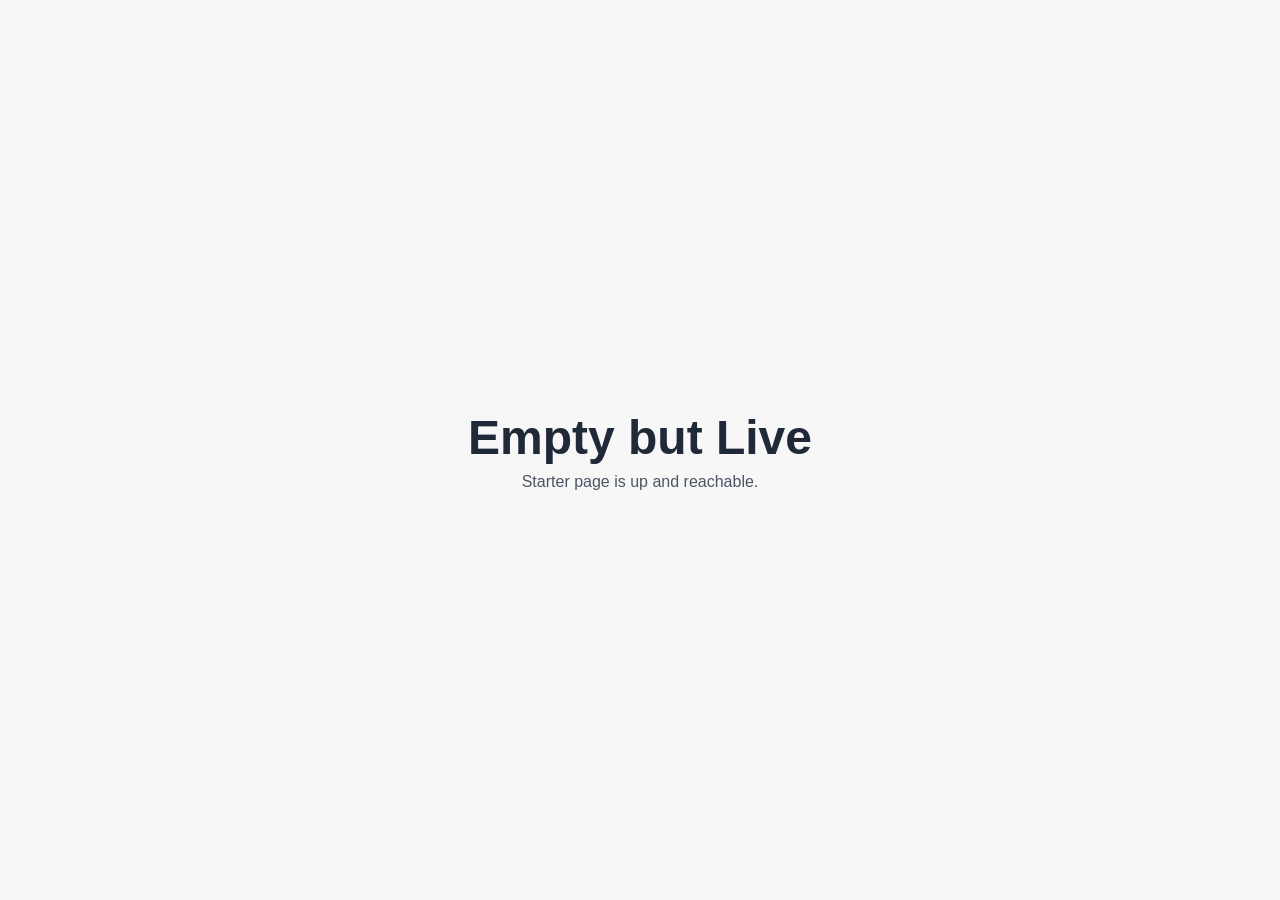
==== docs/index.html @ 67584416 "Add empty static page for GitHub Pages deploy" ====
<!doctype html>
<html lang="en">
  <head>
    <meta charset="UTF-8" />
    <meta name="viewport" content="width=device-width, initial-scale=1.0" />
    <title>Empty but Live</title>
    <style>
      :root {
        color-scheme: light;
      }
      body {
        margin: 0;
        min-height: 100vh;
        display: grid;
        place-items: center;
        font-family: Arial, Helvetica, sans-serif;
        background: #f7f7f7;
        color: #1f2937;
      }
      .card {
        text-align: center;
        padding: 2rem;
      }
      h1 {
        margin: 0 0 0.5rem;
        font-size: clamp(2rem, 5vw, 3rem);
      }
      p {
        margin: 0;
        color: #4b5563;
      }
    </style>
  </head>
  <body>
    <main class="card">
      <h1>Empty but Live</h1>
      <p>Starter page is up and reachable.</p>
    </main>
  </body>
</html>
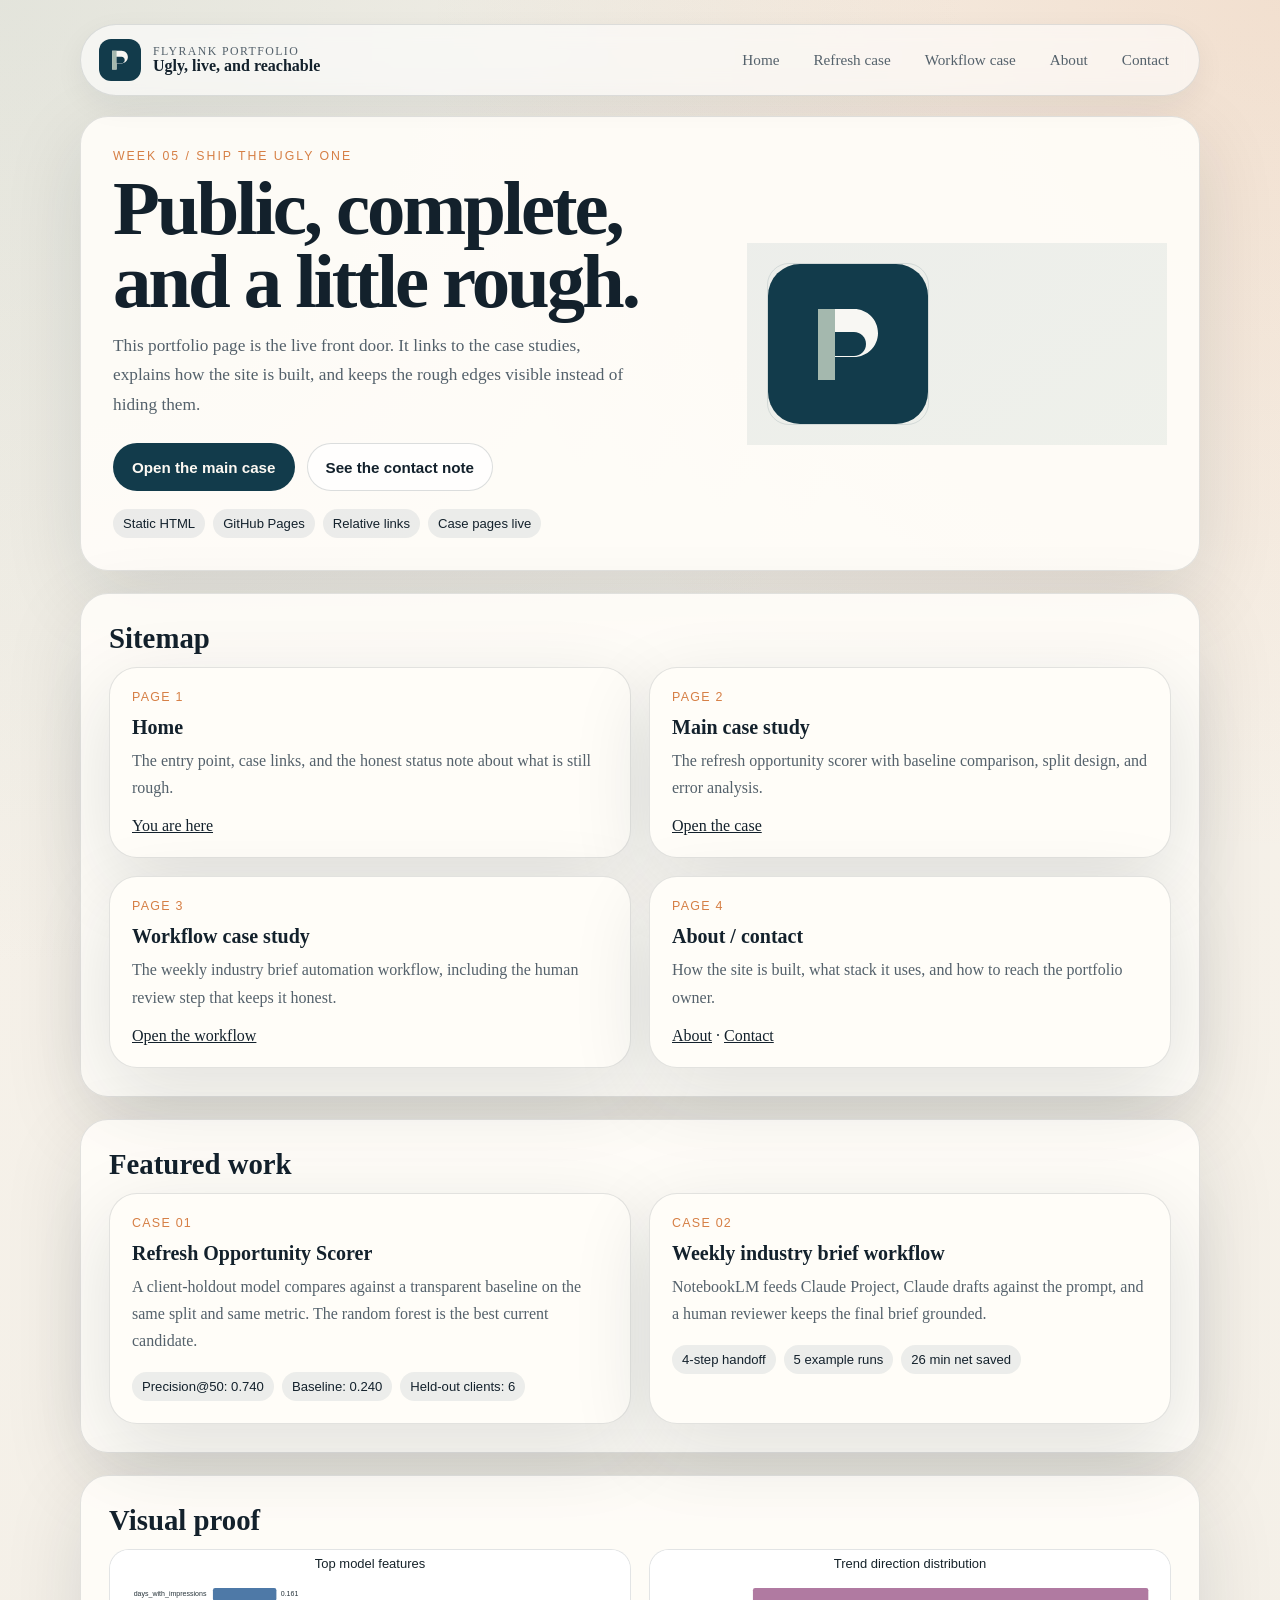
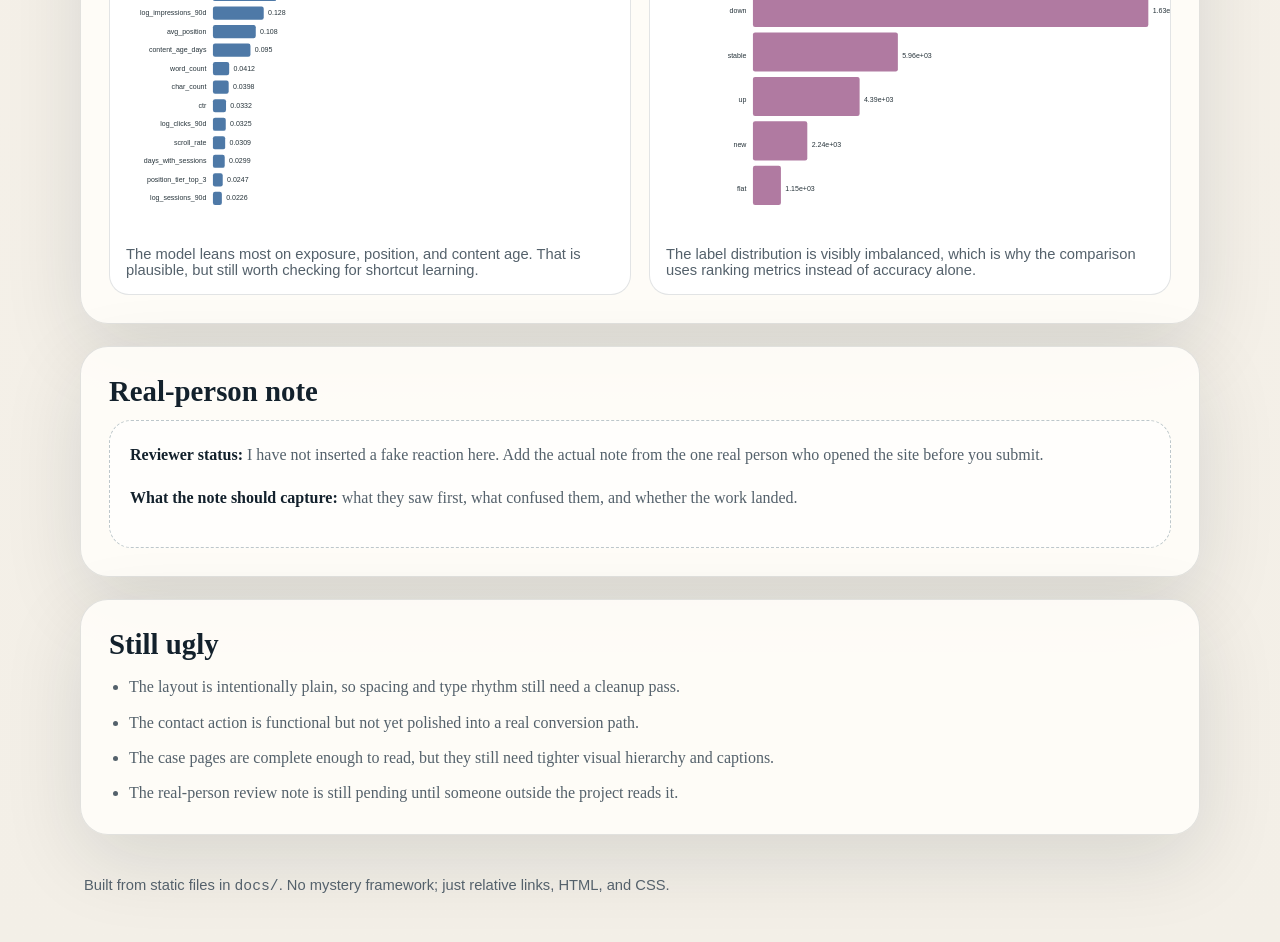
==== commit 191073b6: "Ship the Ugly One" ====
--- a/docs/index.html
+++ b/docs/index.html
@@ -1,4 +1,33 @@
 <!doctype html>
+<html lang="en">
+  <head>
+    <meta charset="UTF-8" />
+    <meta name="viewport" content="width=device-width, initial-scale=1.0" />
+    <meta http-equiv="refresh" content="0; url=week-05.html" />
+    <title>FlyRank Portfolio</title>
+    <link rel="stylesheet" href="assets/site.css" />
+  </head>
+  <body>
+    <main class="site-shell">
+      <section class="hero">
+        <div>
+          <p class="eyebrow">Public portfolio</p>
+          <h1>Open the live portfolio.</h1>
+          <p class="lede">
+            This site is built as plain HTML in the repo’s <code>docs/</code> folder and served by GitHub Pages. The full portfolio lives on the Week 5 page.
+          </p>
+          <div class="actions">
+            <a class="button primary" href="week-05.html">Go to the portfolio</a>
+            <a class="button secondary" href="case-refresh.html">Open the main case</a>
+          </div>
+        </div>
+        <div class="hero-art">
+          <img src="assets/identity_mark.svg" alt="Portfolio mark" />
+        </div>
+      </section>
+    </main>
+  </body>
+</html><!doctype html>
 <html lang="en">
   <head>
     <meta charset="UTF-8" />
--- a/docs/assets/site.css
+++ b/docs/assets/site.css
@@ -0,0 +1,399 @@
+:root {
+  color-scheme: light;
+  --bg: #f3efe7;
+  --panel: rgba(255, 253, 249, 0.9);
+  --panel-strong: #fffdf8;
+  --text: #13212c;
+  --muted: #54616b;
+  --line: rgba(19, 33, 44, 0.12);
+  --accent: #123b4b;
+  --accent-2: #a4b8ae;
+  --accent-3: #d67f45;
+  --shadow: 0 24px 80px rgba(19, 33, 44, 0.12);
+}
+
+* {
+  box-sizing: border-box;
+}
+
+html {
+  scroll-behavior: smooth;
+}
+
+body {
+  margin: 0;
+  min-height: 100vh;
+  font-family: Georgia, "Times New Roman", serif;
+  color: var(--text);
+  background:
+    radial-gradient(circle at top left, rgba(164, 184, 174, 0.24), transparent 34%),
+    radial-gradient(circle at top right, rgba(214, 127, 69, 0.16), transparent 30%),
+    linear-gradient(180deg, #f7f2ea 0%, var(--bg) 100%);
+}
+
+a {
+  color: inherit;
+}
+
+img {
+  max-width: 100%;
+  display: block;
+}
+
+.site-shell {
+  width: min(1120px, calc(100vw - 32px));
+  margin: 0 auto;
+  padding: 24px 0 48px;
+}
+
+.topbar {
+  display: flex;
+  align-items: center;
+  justify-content: space-between;
+  gap: 16px;
+  padding: 14px 18px;
+  border: 1px solid var(--line);
+  border-radius: 999px;
+  background: rgba(255, 255, 255, 0.6);
+  backdrop-filter: blur(10px);
+  box-shadow: 0 10px 30px rgba(19, 33, 44, 0.06);
+  position: sticky;
+  top: 12px;
+  z-index: 5;
+}
+
+.brand {
+  display: inline-flex;
+  align-items: center;
+  gap: 12px;
+  text-decoration: none;
+}
+
+.brand-mark {
+  width: 42px;
+  height: 42px;
+  flex: 0 0 auto;
+  border-radius: 12px;
+  overflow: hidden;
+}
+
+.brand-text {
+  display: flex;
+  flex-direction: column;
+  line-height: 1.05;
+}
+
+.brand-kicker {
+  font-size: 0.74rem;
+  text-transform: uppercase;
+  letter-spacing: 0.12em;
+  color: var(--muted);
+}
+
+.brand-title {
+  font-size: 1rem;
+  font-weight: 700;
+}
+
+.nav {
+  display: flex;
+  flex-wrap: wrap;
+  justify-content: flex-end;
+  gap: 10px;
+}
+
+.nav a,
+.nav span {
+  text-decoration: none;
+  font-size: 0.95rem;
+  padding: 8px 12px;
+  border-radius: 999px;
+  color: var(--muted);
+}
+
+.nav a:hover,
+.nav a:focus-visible {
+  background: rgba(18, 59, 75, 0.08);
+  color: var(--text);
+  outline: none;
+}
+
+.hero,
+.panel,
+.card,
+.note {
+  border: 1px solid var(--line);
+  border-radius: 28px;
+  background: var(--panel);
+  box-shadow: var(--shadow);
+}
+
+.hero {
+  margin-top: 20px;
+  padding: 32px;
+  display: grid;
+  grid-template-columns: 1.3fr 0.9fr;
+  gap: 28px;
+  align-items: center;
+}
+
+.eyebrow {
+  margin: 0 0 10px;
+  text-transform: uppercase;
+  letter-spacing: 0.16em;
+  font-size: 0.77rem;
+  color: var(--accent-3);
+  font-family: Arial, Helvetica, sans-serif;
+}
+
+h1,
+h2,
+h3,
+p {
+  margin-top: 0;
+}
+
+h1 {
+  margin-bottom: 12px;
+  font-size: clamp(2.4rem, 6vw, 4.9rem);
+  line-height: 0.95;
+  letter-spacing: -0.04em;
+}
+
+.lede {
+  max-width: 60ch;
+  font-size: 1.08rem;
+  line-height: 1.7;
+  color: var(--muted);
+}
+
+.actions {
+  display: flex;
+  flex-wrap: wrap;
+  gap: 12px;
+  margin-top: 24px;
+}
+
+.button {
+  display: inline-flex;
+  align-items: center;
+  justify-content: center;
+  gap: 8px;
+  min-height: 48px;
+  padding: 0 18px;
+  border-radius: 999px;
+  text-decoration: none;
+  font-family: Arial, Helvetica, sans-serif;
+  font-size: 0.95rem;
+  font-weight: 700;
+  border: 1px solid transparent;
+}
+
+.button.primary {
+  background: var(--accent);
+  color: #fdf9f3;
+}
+
+.button.secondary {
+  background: rgba(255, 255, 255, 0.7);
+  border-color: rgba(19, 33, 44, 0.15);
+  color: var(--text);
+}
+
+.button:hover,
+.button:focus-visible {
+  transform: translateY(-1px);
+  outline: none;
+}
+
+.hero-art {
+  padding: 20px;
+  background:
+    linear-gradient(145deg, rgba(18, 59, 75, 0.08), rgba(164, 184, 174, 0.18)),
+    #fffdf8;
+}
+
+.hero-art img {
+  border-radius: 22px;
+  border: 1px solid rgba(18, 59, 75, 0.12);
+}
+
+.section {
+  margin-top: 22px;
+  padding: 28px;
+}
+
+.section h2 {
+  margin-bottom: 12px;
+  font-size: 1.8rem;
+}
+
+.section p,
+.section li {
+  color: var(--muted);
+  line-height: 1.7;
+}
+
+.grid {
+  display: grid;
+  gap: 18px;
+}
+
+.grid.two {
+  grid-template-columns: repeat(2, minmax(0, 1fr));
+}
+
+.grid.three {
+  grid-template-columns: repeat(3, minmax(0, 1fr));
+}
+
+.card {
+  padding: 22px;
+  background: var(--panel-strong);
+}
+
+.card h3 {
+  margin-bottom: 8px;
+  font-size: 1.25rem;
+}
+
+.meta {
+  font-family: Arial, Helvetica, sans-serif;
+  font-size: 0.78rem;
+  letter-spacing: 0.1em;
+  text-transform: uppercase;
+  color: var(--accent-3);
+  margin-bottom: 12px;
+}
+
+.pill-row {
+  display: flex;
+  flex-wrap: wrap;
+  gap: 8px;
+  margin-top: 18px;
+}
+
+.pill {
+  font-family: Arial, Helvetica, sans-serif;
+  font-size: 0.82rem;
+  padding: 7px 10px;
+  border-radius: 999px;
+  background: rgba(18, 59, 75, 0.08);
+  color: var(--text);
+}
+
+.figure-grid {
+  display: grid;
+  grid-template-columns: repeat(2, minmax(0, 1fr));
+  gap: 18px;
+}
+
+.figure {
+  margin: 0;
+  overflow: hidden;
+  border-radius: 20px;
+  border: 1px solid rgba(19, 33, 44, 0.12);
+  background: #fff;
+}
+
+.figure figcaption {
+  padding: 14px 16px 16px;
+  font-family: Arial, Helvetica, sans-serif;
+  color: var(--muted);
+  font-size: 0.92rem;
+}
+
+.storylist,
+.steps,
+.bullets {
+  margin: 0;
+  padding-left: 20px;
+}
+
+.steps li + li,
+.bullets li + li,
+.storylist li + li {
+  margin-top: 8px;
+}
+
+.table-wrap {
+  overflow-x: auto;
+  border-radius: 18px;
+  border: 1px solid rgba(19, 33, 44, 0.12);
+  background: #fff;
+}
+
+table {
+  width: 100%;
+  border-collapse: collapse;
+  min-width: 640px;
+  font-family: Arial, Helvetica, sans-serif;
+}
+
+th,
+td {
+  padding: 14px 16px;
+  border-bottom: 1px solid rgba(19, 33, 44, 0.08);
+  text-align: left;
+}
+
+th {
+  background: rgba(18, 59, 75, 0.06);
+  font-size: 0.82rem;
+  text-transform: uppercase;
+  letter-spacing: 0.08em;
+}
+
+.footer {
+  margin: 22px 0 0;
+  padding: 20px 4px 0;
+  color: var(--muted);
+  font-family: Arial, Helvetica, sans-serif;
+  font-size: 0.92rem;
+}
+
+.callout {
+  padding: 20px;
+  border-radius: 22px;
+  border: 1px dashed rgba(18, 59, 75, 0.28);
+  background: rgba(255, 255, 255, 0.6);
+}
+
+.callout strong {
+  color: var(--text);
+}
+
+@media (max-width: 900px) {
+  .hero,
+  .grid.two,
+  .grid.three,
+  .figure-grid {
+    grid-template-columns: 1fr;
+  }
+
+  .topbar {
+    border-radius: 24px;
+    align-items: flex-start;
+    flex-direction: column;
+  }
+
+  .nav {
+    justify-content: flex-start;
+  }
+}
+
+@media (max-width: 640px) {
+  .site-shell {
+    width: min(100vw - 20px, 1120px);
+    padding-top: 10px;
+  }
+
+  .hero,
+  .section {
+    padding: 20px;
+  }
+
+  h1 {
+    font-size: clamp(2rem, 14vw, 3.4rem);
+  }
+}
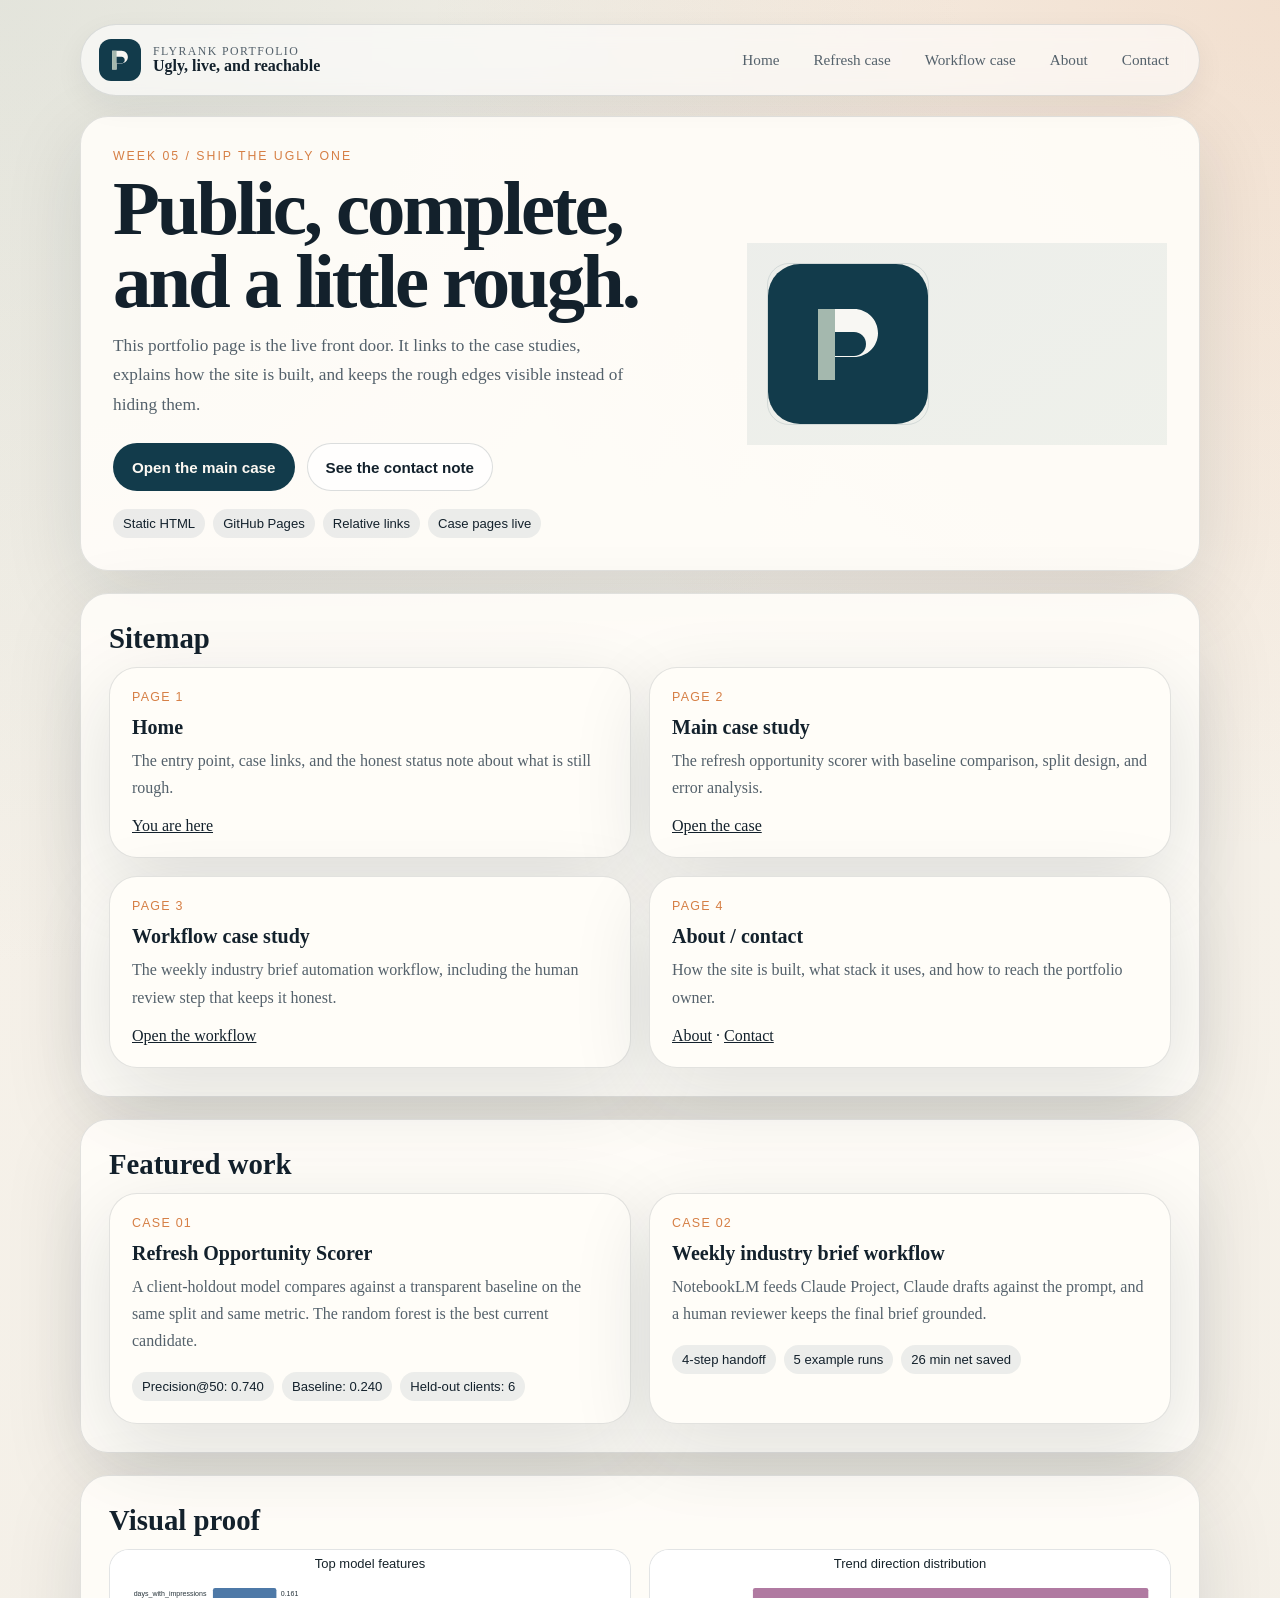
==== commit 4ed78bd5: "updated" ====
--- a/docs/index.html
+++ b/docs/index.html
@@ -14,11 +14,17 @@
           <p class="eyebrow">Public portfolio</p>
           <h1>Open the live portfolio.</h1>
           <p class="lede">
-            This site is built as plain HTML in the repo’s <code>docs/</code> folder and served by GitHub Pages. The full portfolio lives on the Week 5 page.
+            This site is built as plain HTML in the repo’s
+            <code>docs/</code> folder and served by GitHub Pages. The full
+            portfolio lives on the Week 5 page.
           </p>
           <div class="actions">
-            <a class="button primary" href="week-05.html">Go to the portfolio</a>
-            <a class="button secondary" href="case-refresh.html">Open the main case</a>
+            <a class="button primary" href="week-05.html"
+              >Go to the portfolio</a
+            >
+            <a class="button secondary" href="case-refresh.html"
+              >Open the main case</a
+            >
           </div>
         </div>
         <div class="hero-art">
@@ -27,7 +33,8 @@
       </section>
     </main>
   </body>
-</html><!doctype html>
+</html>
+<!doctype html>
 <html lang="en">
   <head>
     <meta charset="UTF-8" />
--- a/docs/assets/site.css
+++ b/docs/assets/site.css
@@ -26,8 +26,16 @@
   font-family: Georgia, "Times New Roman", serif;
   color: var(--text);
   background:
-    radial-gradient(circle at top left, rgba(164, 184, 174, 0.24), transparent 34%),
-    radial-gradient(circle at top right, rgba(214, 127, 69, 0.16), transparent 30%),
+    radial-gradient(
+      circle at top left,
+      rgba(164, 184, 174, 0.24),
+      transparent 34%
+    ),
+    radial-gradient(
+      circle at top right,
+      rgba(214, 127, 69, 0.16),
+      transparent 30%
+    ),
     linear-gradient(180deg, #f7f2ea 0%, var(--bg) 100%);
 }
 
@@ -396,4 +404,4 @@
   h1 {
     font-size: clamp(2rem, 14vw, 3.4rem);
   }
-}+}
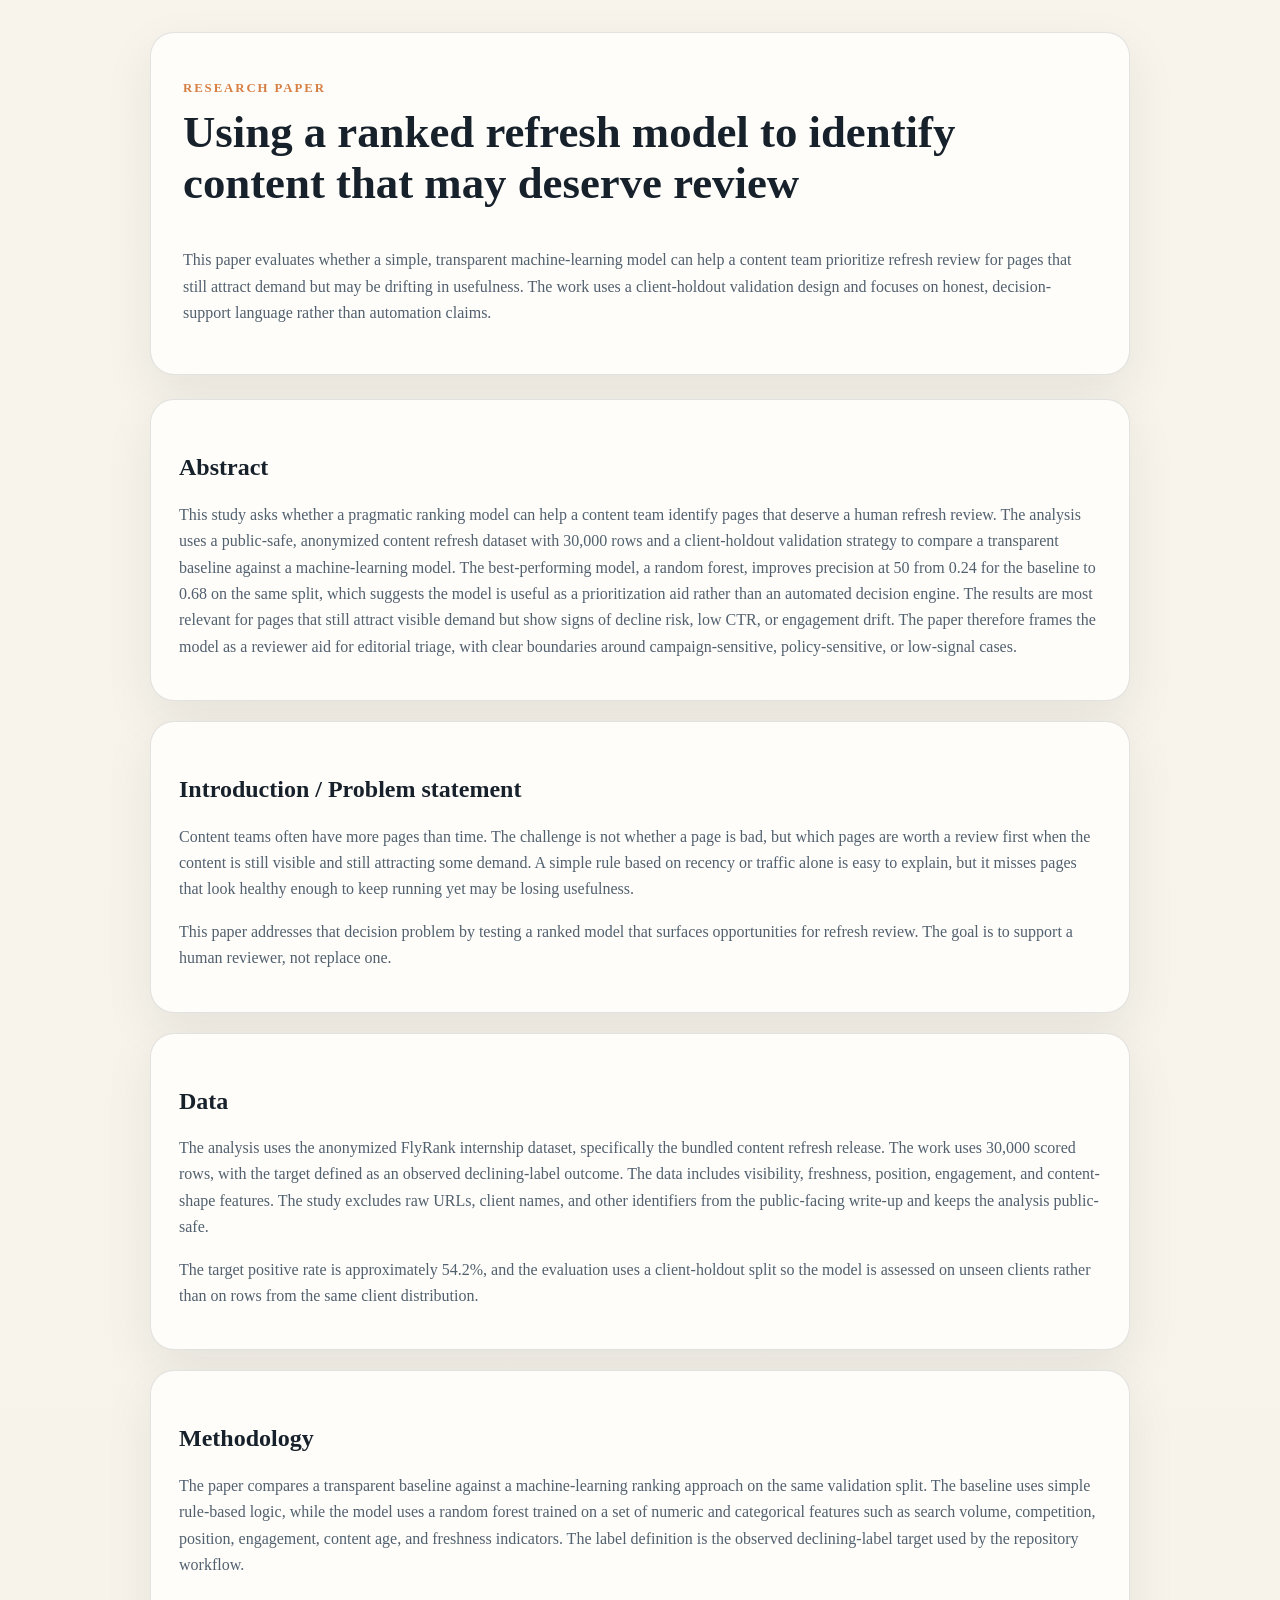
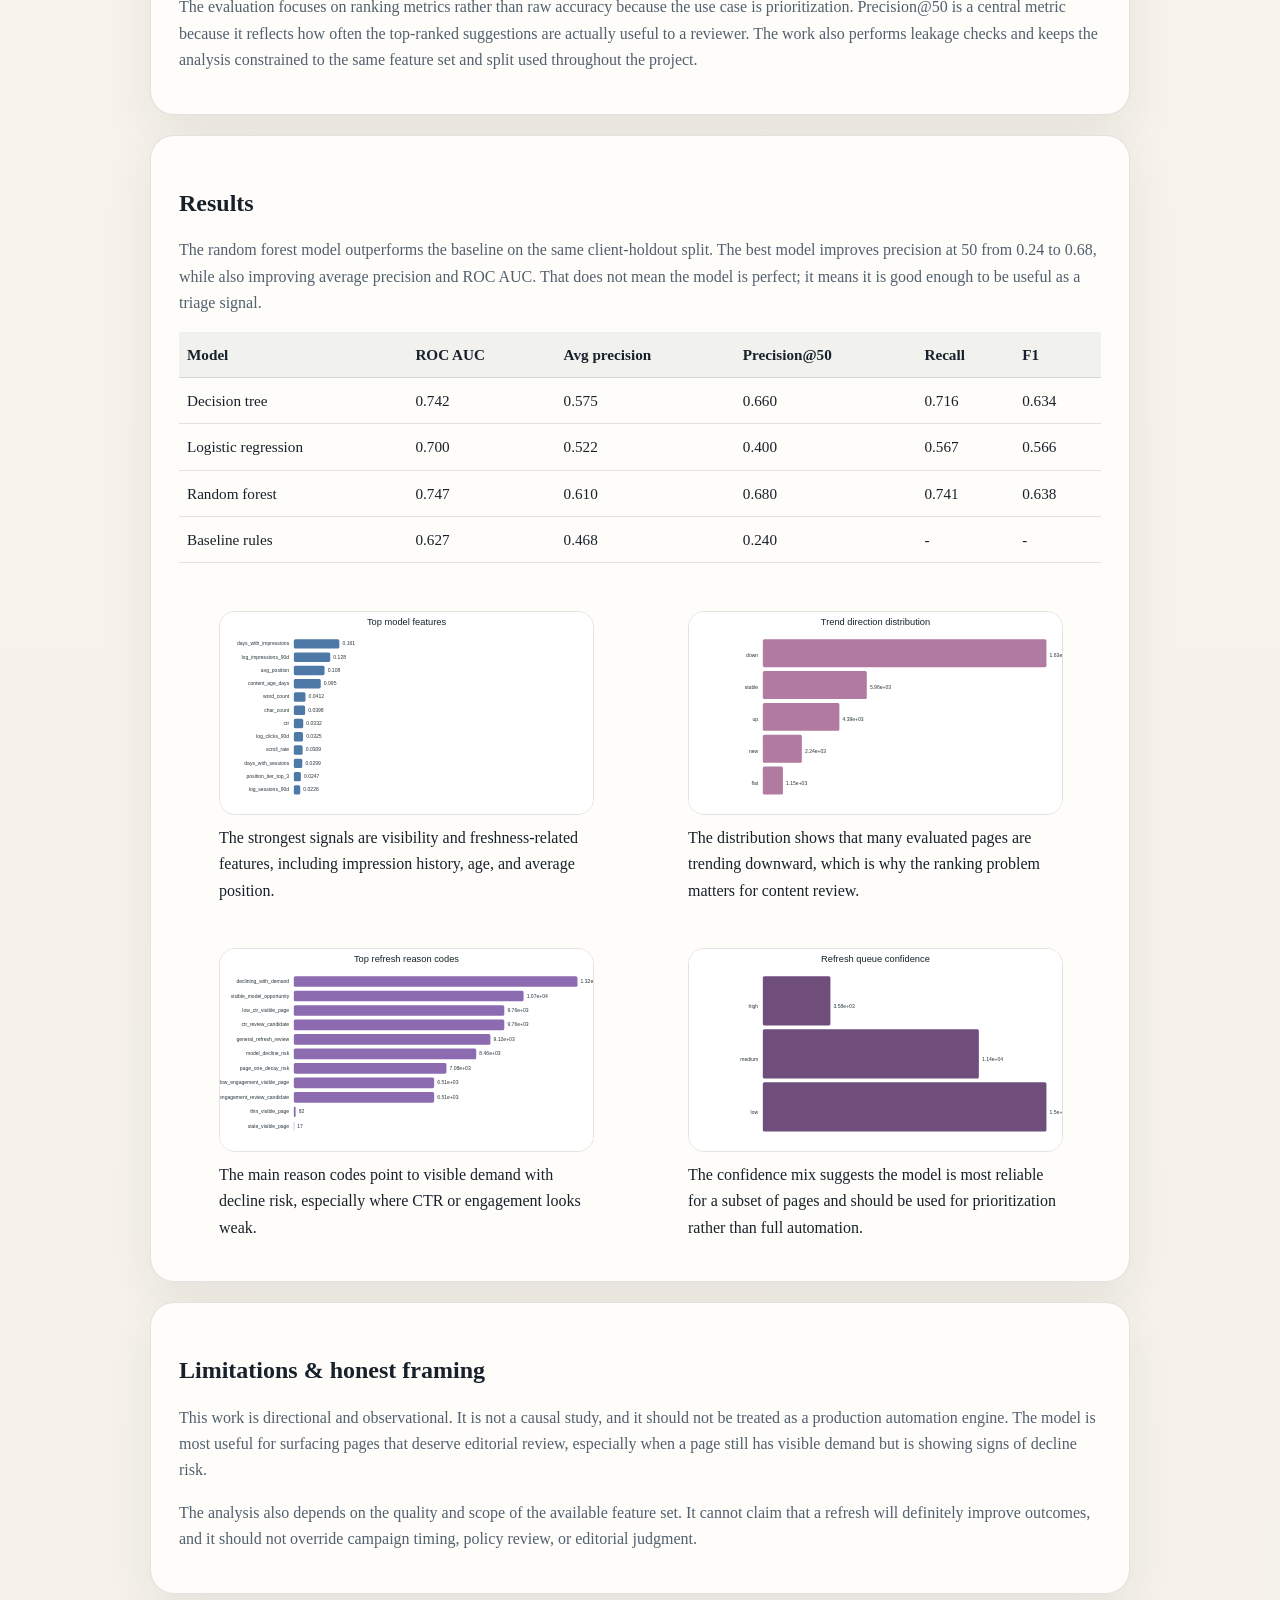
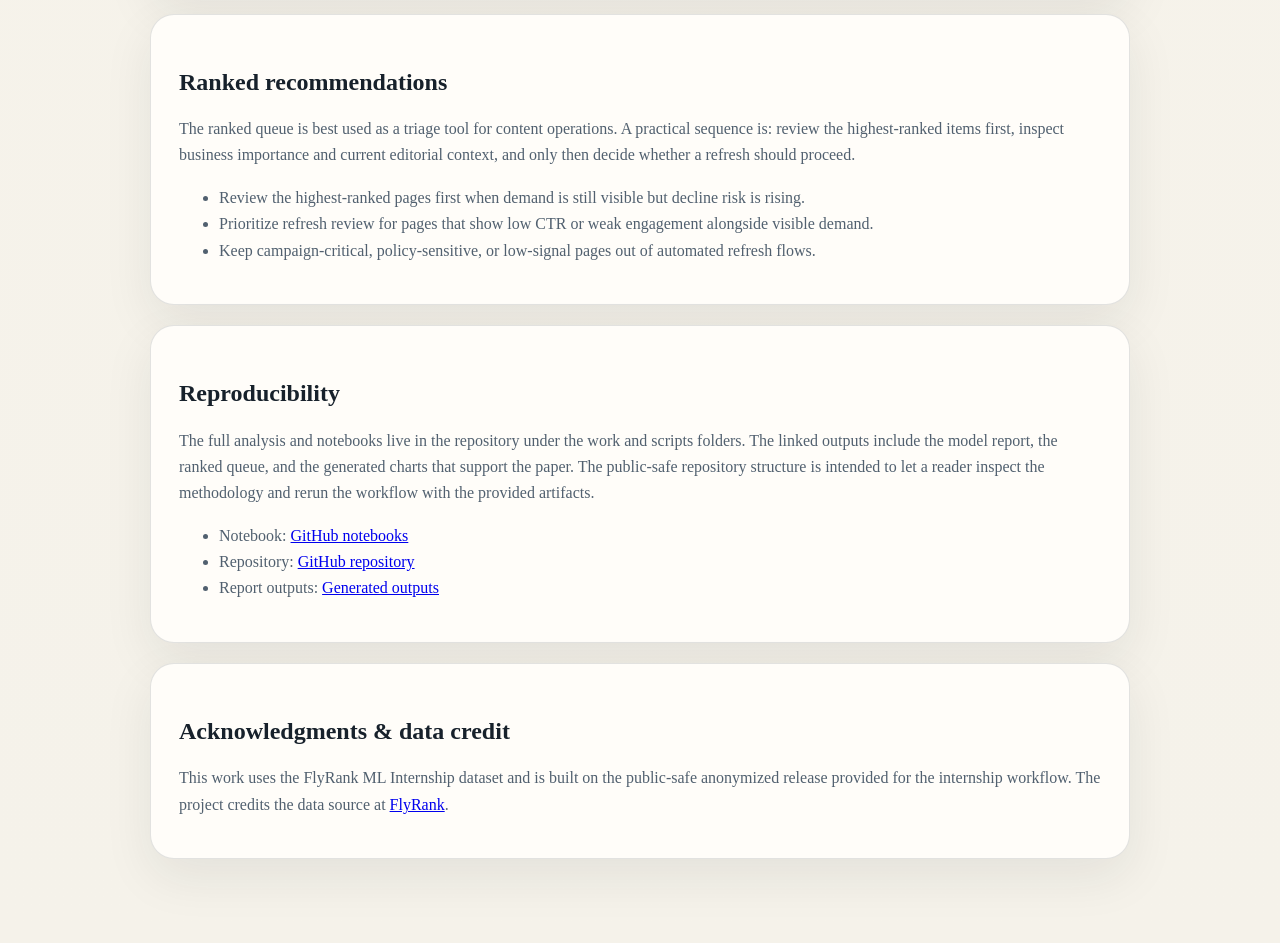
==== commit 0b8655f6: "Ship the Paper" ====
--- a/docs/index.html
+++ b/docs/index.html
@@ -3,74 +3,386 @@
   <head>
     <meta charset="UTF-8" />
     <meta name="viewport" content="width=device-width, initial-scale=1.0" />
-    <meta http-equiv="refresh" content="0; url=week-05.html" />
-    <title>FlyRank Portfolio</title>
-    <link rel="stylesheet" href="assets/site.css" />
+    <title>Refresh Opportunity Modeling for Content Refresh</title>
+    <style>
+      :root {
+        color-scheme: light;
+        --bg: #f5f2ea;
+        --panel: #fffdf9;
+        --text: #17212b;
+        --muted: #51606f;
+        --accent: #123b4b;
+        --accent-2: #d67f45;
+        --line: rgba(23, 33, 43, 0.12);
+      }
+      body {
+        margin: 0;
+        font-family: Georgia, "Times New Roman", serif;
+        color: var(--text);
+        background: linear-gradient(180deg, #f8f4eb 0%, var(--bg) 100%);
+        line-height: 1.65;
+      }
+      main {
+        max-width: 980px;
+        margin: 0 auto;
+        padding: 32px 20px 64px;
+      }
+      .hero,
+      .panel {
+        background: var(--panel);
+        border: 1px solid var(--line);
+        border-radius: 24px;
+        box-shadow: 0 18px 50px rgba(23, 33, 43, 0.08);
+      }
+      .hero {
+        padding: 32px;
+        margin-bottom: 24px;
+      }
+      h1,
+      h2,
+      h3 {
+        line-height: 1.15;
+        margin-top: 0;
+      }
+      h1 {
+        font-size: clamp(2rem, 3.5vw, 3rem);
+      }
+      h2 {
+        font-size: 1.5rem;
+        margin-top: 1.25em;
+      }
+      p,
+      li {
+        color: var(--muted);
+      }
+      .meta {
+        color: var(--accent-2);
+        text-transform: uppercase;
+        letter-spacing: 0.15em;
+        font-size: 0.8rem;
+        font-weight: 700;
+        margin-bottom: 8px;
+      }
+      .panel {
+        padding: 24px 28px;
+        margin-bottom: 20px;
+      }
+      table {
+        width: 100%;
+        border-collapse: collapse;
+        margin: 12px 0 20px;
+        font-size: 0.95rem;
+      }
+      th,
+      td {
+        border-bottom: 1px solid var(--line);
+        padding: 10px 8px;
+        text-align: left;
+      }
+      th {
+        background: rgba(18, 59, 75, 0.06);
+      }
+      img {
+        width: 100%;
+        height: auto;
+        display: block;
+        border-radius: 16px;
+        border: 1px solid var(--line);
+        margin: 12px 0 10px;
+      }
+      .grid {
+        display: grid;
+        gap: 16px;
+      }
+      .grid.two {
+        grid-template-columns: 1fr 1fr;
+      }
+      @media (max-width: 760px) {
+        .grid.two {
+          grid-template-columns: 1fr;
+        }
+        .hero,
+        .panel {
+          padding: 20px;
+        }
+      }
+    </style>
   </head>
   <body>
-    <main class="site-shell">
+    <main>
       <section class="hero">
-        <div>
-          <p class="eyebrow">Public portfolio</p>
-          <h1>Open the live portfolio.</h1>
-          <p class="lede">
-            This site is built as plain HTML in the repo’s
-            <code>docs/</code> folder and served by GitHub Pages. The full
-            portfolio lives on the Week 5 page.
-          </p>
-          <div class="actions">
-            <a class="button primary" href="week-05.html"
-              >Go to the portfolio</a
+        <p class="meta">Research paper</p>
+        <h1>
+          Using a ranked refresh model to identify content that may deserve
+          review
+        </h1>
+        <p>
+          This paper evaluates whether a simple, transparent machine-learning
+          model can help a content team prioritize refresh review for pages that
+          still attract demand but may be drifting in usefulness. The work uses
+          a client-holdout validation design and focuses on honest,
+          decision-support language rather than automation claims.
+        </p>
+      </section>
+
+      <section class="panel">
+        <h2>Abstract</h2>
+        <p>
+          This study asks whether a pragmatic ranking model can help a content
+          team identify pages that deserve a human refresh review. The analysis
+          uses a public-safe, anonymized content refresh dataset with 30,000
+          rows and a client-holdout validation strategy to compare a transparent
+          baseline against a machine-learning model. The best-performing model,
+          a random forest, improves precision at 50 from 0.24 for the baseline
+          to 0.68 on the same split, which suggests the model is useful as a
+          prioritization aid rather than an automated decision engine. The
+          results are most relevant for pages that still attract visible demand
+          but show signs of decline risk, low CTR, or engagement drift. The
+          paper therefore frames the model as a reviewer aid for editorial
+          triage, with clear boundaries around campaign-sensitive,
+          policy-sensitive, or low-signal cases.
+        </p>
+      </section>
+
+      <section class="panel">
+        <h2>Introduction / Problem statement</h2>
+        <p>
+          Content teams often have more pages than time. The challenge is not
+          whether a page is bad, but which pages are worth a review first when
+          the content is still visible and still attracting some demand. A
+          simple rule based on recency or traffic alone is easy to explain, but
+          it misses pages that look healthy enough to keep running yet may be
+          losing usefulness.
+        </p>
+        <p>
+          This paper addresses that decision problem by testing a ranked model
+          that surfaces opportunities for refresh review. The goal is to support
+          a human reviewer, not replace one.
+        </p>
+      </section>
+
+      <section class="panel">
+        <h2>Data</h2>
+        <p>
+          The analysis uses the anonymized FlyRank internship dataset,
+          specifically the bundled content refresh release. The work uses 30,000
+          scored rows, with the target defined as an observed declining-label
+          outcome. The data includes visibility, freshness, position,
+          engagement, and content-shape features. The study excludes raw URLs,
+          client names, and other identifiers from the public-facing write-up
+          and keeps the analysis public-safe.
+        </p>
+        <p>
+          The target positive rate is approximately 54.2%, and the evaluation
+          uses a client-holdout split so the model is assessed on unseen clients
+          rather than on rows from the same client distribution.
+        </p>
+      </section>
+
+      <section class="panel">
+        <h2>Methodology</h2>
+        <p>
+          The paper compares a transparent baseline against a machine-learning
+          ranking approach on the same validation split. The baseline uses
+          simple rule-based logic, while the model uses a random forest trained
+          on a set of numeric and categorical features such as search volume,
+          competition, position, engagement, content age, and freshness
+          indicators. The label definition is the observed declining-label
+          target used by the repository workflow.
+        </p>
+        <p>
+          The evaluation focuses on ranking metrics rather than raw accuracy
+          because the use case is prioritization. Precision@50 is a central
+          metric because it reflects how often the top-ranked suggestions are
+          actually useful to a reviewer. The work also performs leakage checks
+          and keeps the analysis constrained to the same feature set and split
+          used throughout the project.
+        </p>
+      </section>
+
+      <section class="panel">
+        <h2>Results</h2>
+        <p>
+          The random forest model outperforms the baseline on the same
+          client-holdout split. The best model improves precision at 50 from
+          0.24 to 0.68, while also improving average precision and ROC AUC. That
+          does not mean the model is perfect; it means it is good enough to be
+          useful as a triage signal.
+        </p>
+        <table>
+          <thead>
+            <tr>
+              <th>Model</th>
+              <th>ROC AUC</th>
+              <th>Avg precision</th>
+              <th>Precision@50</th>
+              <th>Recall</th>
+              <th>F1</th>
+            </tr>
+          </thead>
+          <tbody>
+            <tr>
+              <td>Decision tree</td>
+              <td>0.742</td>
+              <td>0.575</td>
+              <td>0.660</td>
+              <td>0.716</td>
+              <td>0.634</td>
+            </tr>
+            <tr>
+              <td>Logistic regression</td>
+              <td>0.700</td>
+              <td>0.522</td>
+              <td>0.400</td>
+              <td>0.567</td>
+              <td>0.566</td>
+            </tr>
+            <tr>
+              <td>Random forest</td>
+              <td>0.747</td>
+              <td>0.610</td>
+              <td>0.680</td>
+              <td>0.741</td>
+              <td>0.638</td>
+            </tr>
+            <tr>
+              <td>Baseline rules</td>
+              <td>0.627</td>
+              <td>0.468</td>
+              <td>0.240</td>
+              <td>-</td>
+              <td>-</td>
+            </tr>
+          </tbody>
+        </table>
+        <div class="grid two">
+          <figure>
+            <img
+              src="charts/top_feature_importance.svg"
+              alt="Top feature importance chart"
+            />
+            <figcaption>
+              The strongest signals are visibility and freshness-related
+              features, including impression history, age, and average position.
+            </figcaption>
+          </figure>
+          <figure>
+            <img
+              src="charts/trend_distribution.svg"
+              alt="Trend direction distribution chart"
+            />
+            <figcaption>
+              The distribution shows that many evaluated pages are trending
+              downward, which is why the ranking problem matters for content
+              review.
+            </figcaption>
+          </figure>
+        </div>
+        <div class="grid two">
+          <figure>
+            <img
+              src="charts/top_reason_codes.svg"
+              alt="Top reason codes chart"
+            />
+            <figcaption>
+              The main reason codes point to visible demand with decline risk,
+              especially where CTR or engagement looks weak.
+            </figcaption>
+          </figure>
+          <figure>
+            <img src="charts/confidence_mix.svg" alt="Confidence mix chart" />
+            <figcaption>
+              The confidence mix suggests the model is most reliable for a
+              subset of pages and should be used for prioritization rather than
+              full automation.
+            </figcaption>
+          </figure>
+        </div>
+      </section>
+
+      <section class="panel">
+        <h2>Limitations & honest framing</h2>
+        <p>
+          This work is directional and observational. It is not a causal study,
+          and it should not be treated as a production automation engine. The
+          model is most useful for surfacing pages that deserve editorial
+          review, especially when a page still has visible demand but is showing
+          signs of decline risk.
+        </p>
+        <p>
+          The analysis also depends on the quality and scope of the available
+          feature set. It cannot claim that a refresh will definitely improve
+          outcomes, and it should not override campaign timing, policy review,
+          or editorial judgment.
+        </p>
+      </section>
+
+      <section class="panel">
+        <h2>Ranked recommendations</h2>
+        <p>
+          The ranked queue is best used as a triage tool for content operations.
+          A practical sequence is: review the highest-ranked items first,
+          inspect business importance and current editorial context, and only
+          then decide whether a refresh should proceed.
+        </p>
+        <ul>
+          <li>
+            Review the highest-ranked pages first when demand is still visible
+            but decline risk is rising.
+          </li>
+          <li>
+            Prioritize refresh review for pages that show low CTR or weak
+            engagement alongside visible demand.
+          </li>
+          <li>
+            Keep campaign-critical, policy-sensitive, or low-signal pages out of
+            automated refresh flows.
+          </li>
+        </ul>
+      </section>
+
+      <section class="panel">
+        <h2>Reproducibility</h2>
+        <p>
+          The full analysis and notebooks live in the repository under the work
+          and scripts folders. The linked outputs include the model report, the
+          ranked queue, and the generated charts that support the paper. The
+          public-safe repository structure is intended to let a reader inspect
+          the methodology and rerun the workflow with the provided artifacts.
+        </p>
+        <ul>
+          <li>
+            Notebook:
+            <a
+              href="https://github.com/fksifat/flyrank-ml-internship/tree/main/work/notebooks"
+              >GitHub notebooks</a
             >
-            <a class="button secondary" href="case-refresh.html"
-              >Open the main case</a
+          </li>
+          <li>
+            Repository:
+            <a href="https://github.com/fksifat/flyrank-ml-internship"
+              >GitHub repository</a
             >
-          </div>
-        </div>
-        <div class="hero-art">
-          <img src="assets/identity_mark.svg" alt="Portfolio mark" />
-        </div>
+          </li>
+          <li>
+            Report outputs:
+            <a
+              href="https://github.com/fksifat/flyrank-ml-internship/tree/main/outputs"
+              >Generated outputs</a
+            >
+          </li>
+        </ul>
+      </section>
+
+      <section class="panel">
+        <h2>Acknowledgments & data credit</h2>
+        <p>
+          This work uses the FlyRank ML Internship dataset and is built on the
+          public-safe anonymized release provided for the internship workflow.
+          The project credits the data source at
+          <a href="https://flyrank.ai/">FlyRank</a>.
+        </p>
       </section>
     </main>
   </body>
 </html>
-<!doctype html>
-<html lang="en">
-  <head>
-    <meta charset="UTF-8" />
-    <meta name="viewport" content="width=device-width, initial-scale=1.0" />
-    <title>Empty but Live</title>
-    <style>
-      :root {
-        color-scheme: light;
-      }
-      body {
-        margin: 0;
-        min-height: 100vh;
-        display: grid;
-        place-items: center;
-        font-family: Arial, Helvetica, sans-serif;
-        background: #f7f7f7;
-        color: #1f2937;
-      }
-      .card {
-        text-align: center;
-        padding: 2rem;
-      }
-      h1 {
-        margin: 0 0 0.5rem;
-        font-size: clamp(2rem, 5vw, 3rem);
-      }
-      p {
-        margin: 0;
-        color: #4b5563;
-      }
-    </style>
-  </head>
-  <body>
-    <main class="card">
-      <h1>Empty but Live</h1>
-      <p>Starter page is up and reachable.</p>
-    </main>
-  </body>
-</html>
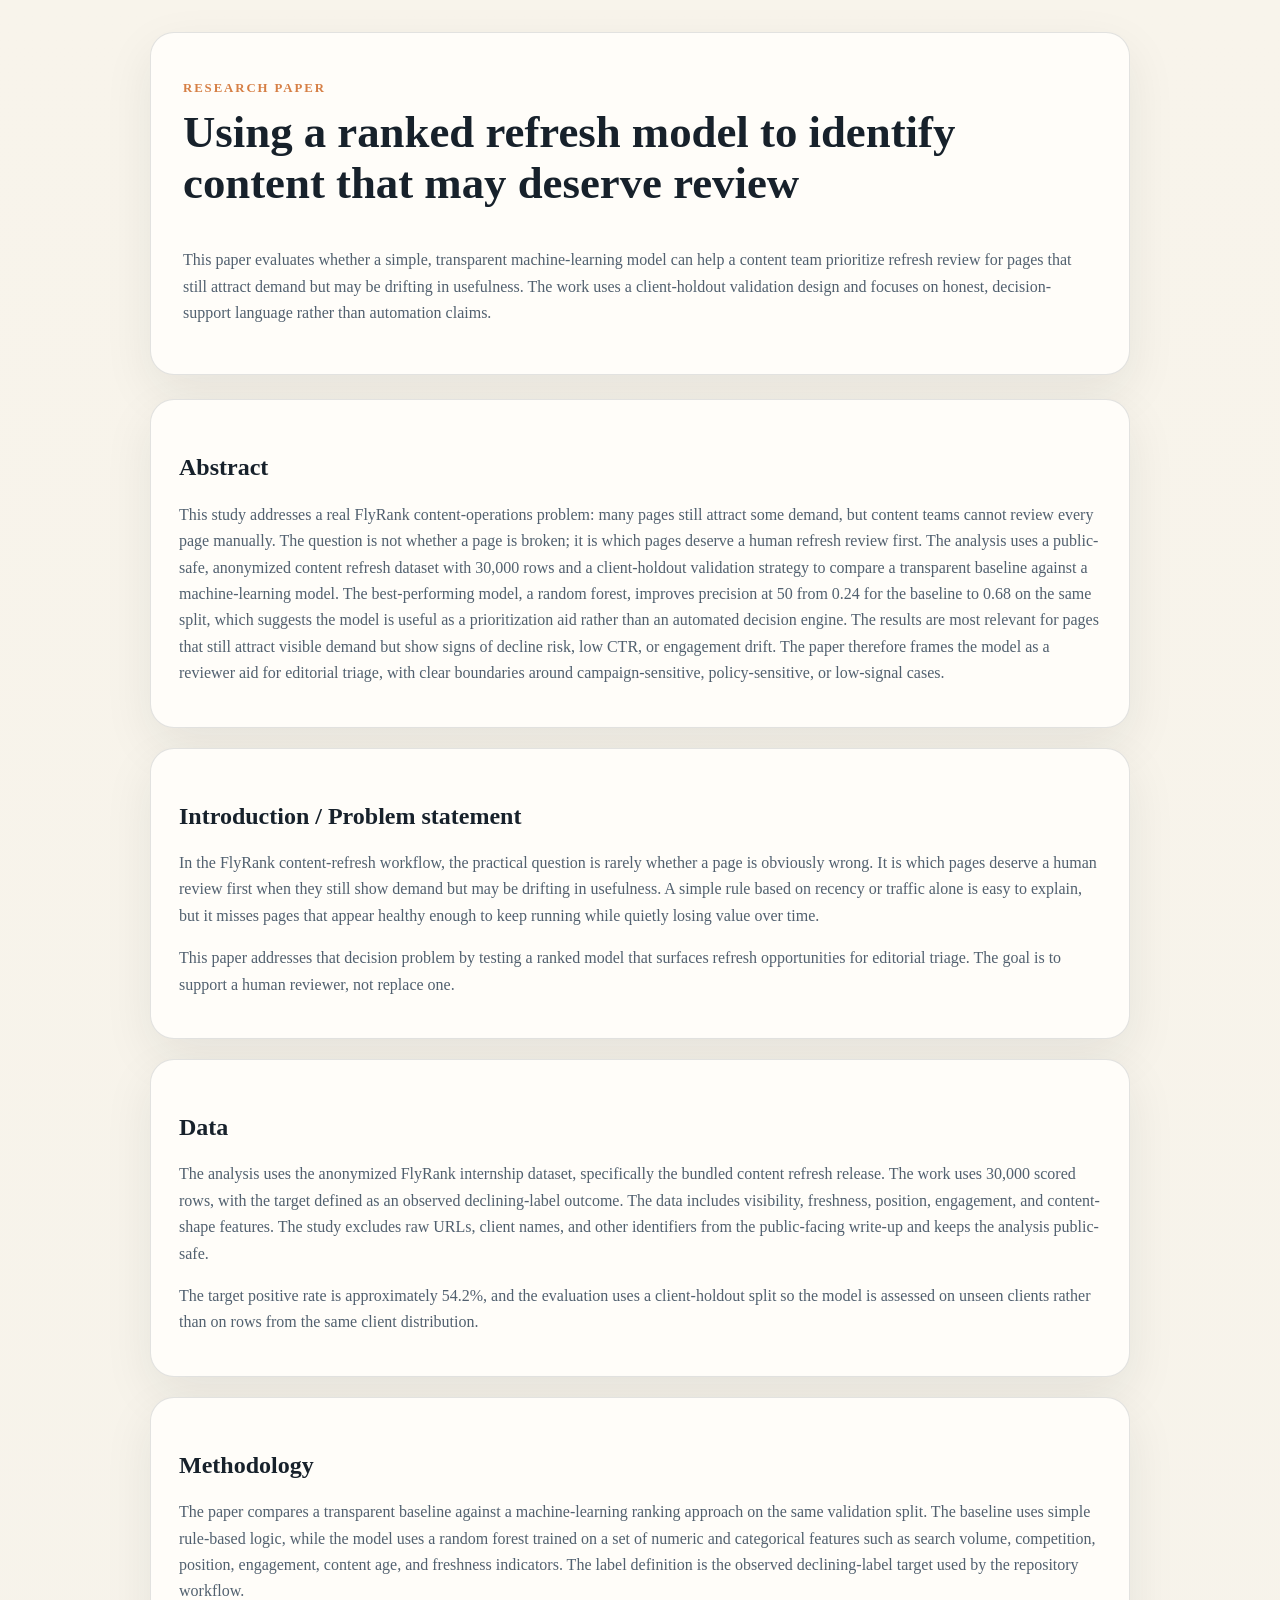
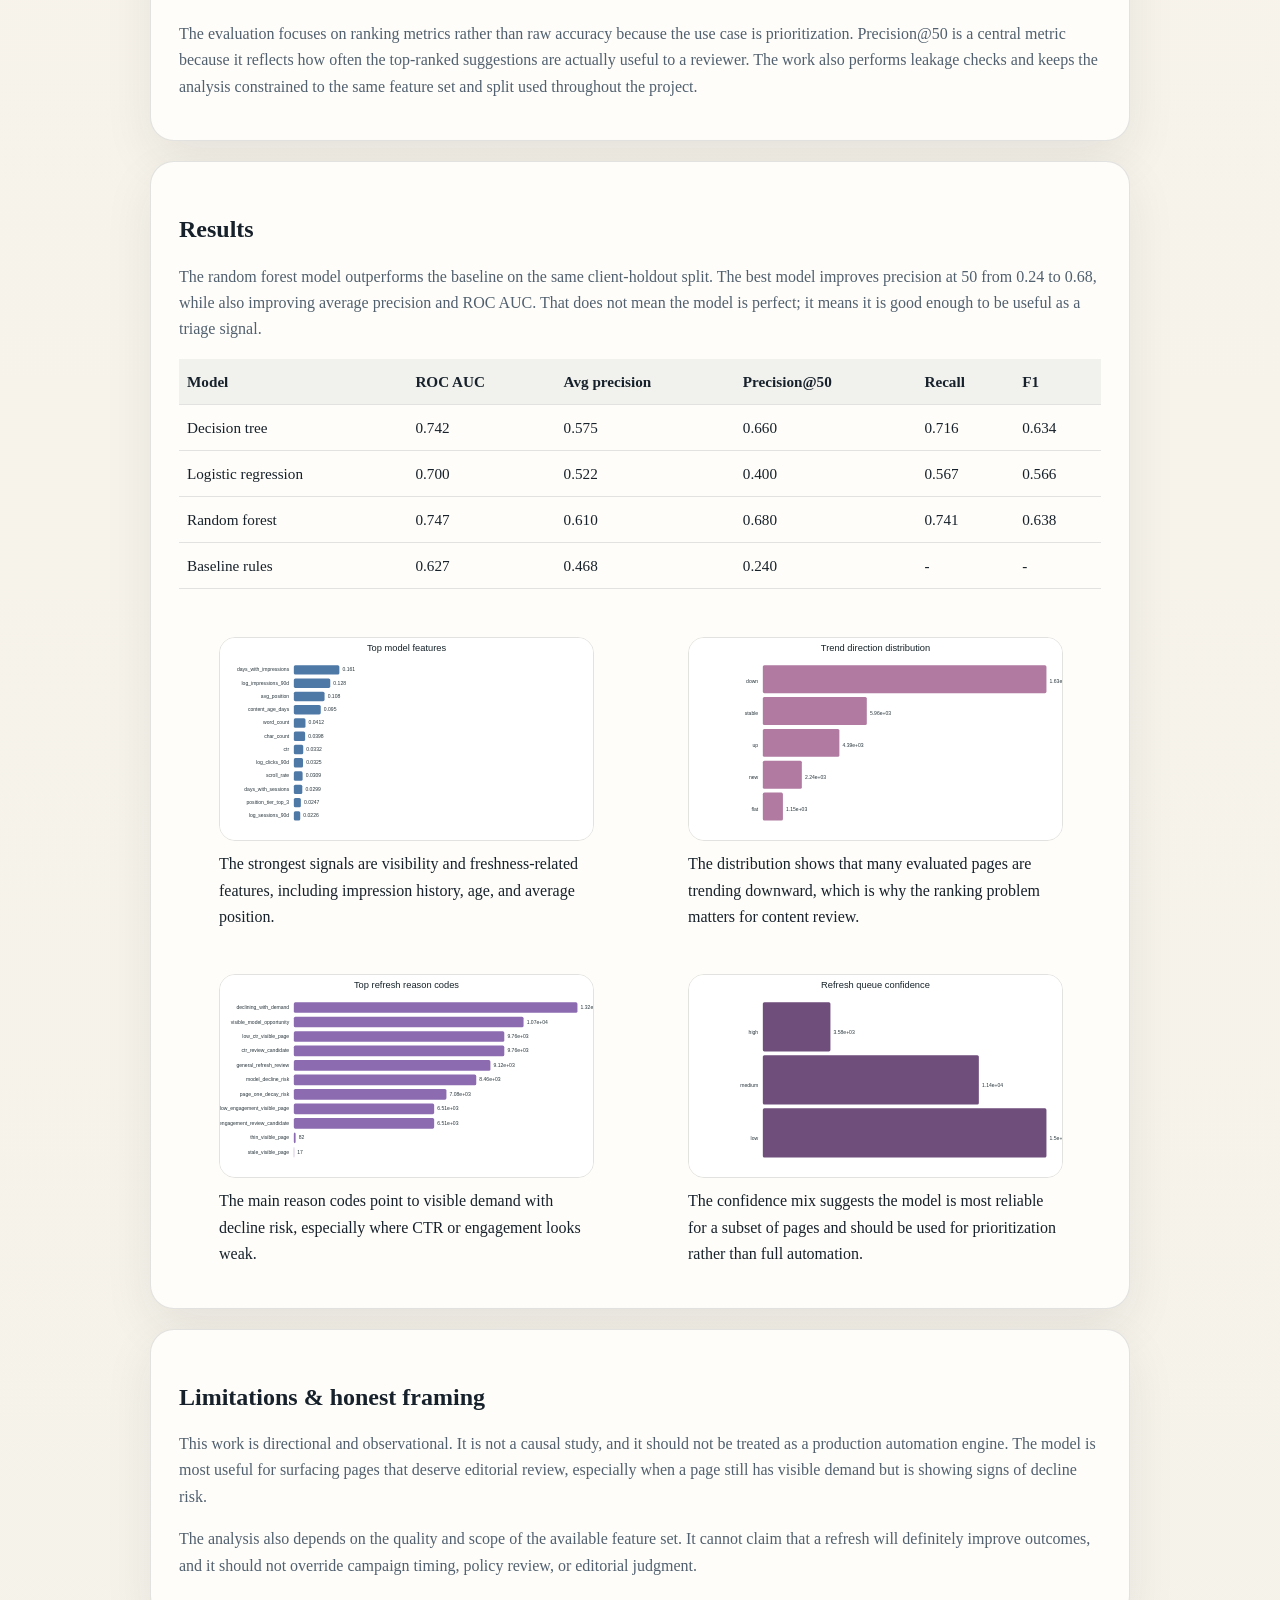
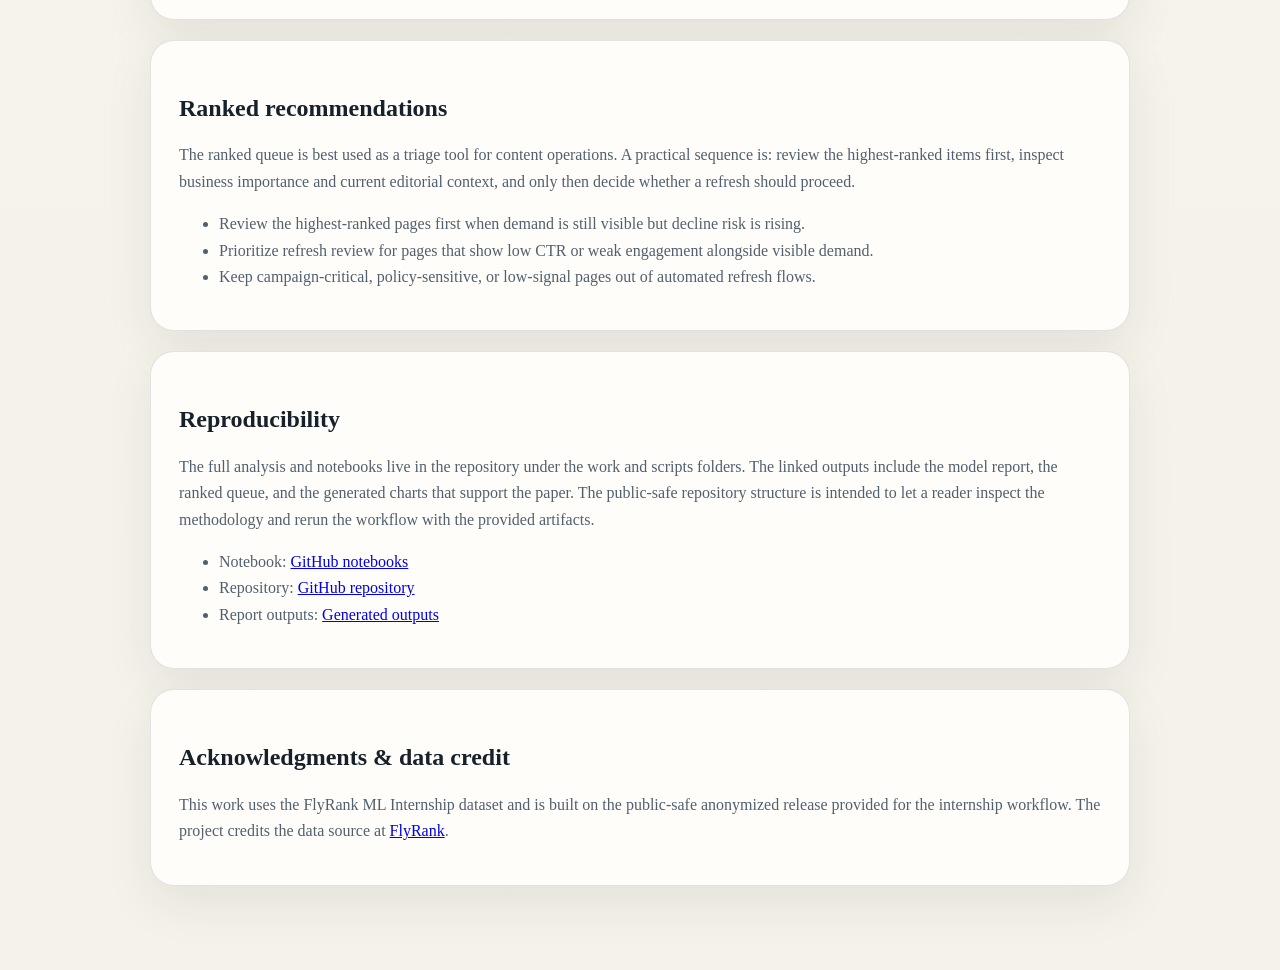
==== commit c4be3ca8: "Refine paper framing and add showcase outline" ====
--- a/docs/index.html
+++ b/docs/index.html
@@ -128,10 +128,12 @@
       <section class="panel">
         <h2>Abstract</h2>
         <p>
-          This study asks whether a pragmatic ranking model can help a content
-          team identify pages that deserve a human refresh review. The analysis
-          uses a public-safe, anonymized content refresh dataset with 30,000
-          rows and a client-holdout validation strategy to compare a transparent
+          This study addresses a real FlyRank content-operations problem: many
+          pages still attract some demand, but content teams cannot review every
+          page manually. The question is not whether a page is broken; it is
+          which pages deserve a human refresh review first. The analysis uses a
+          public-safe, anonymized content refresh dataset with 30,000 rows and
+          a client-holdout validation strategy to compare a transparent
           baseline against a machine-learning model. The best-performing model,
           a random forest, improves precision at 50 from 0.24 for the baseline
           to 0.68 on the same split, which suggests the model is useful as a
@@ -147,17 +149,17 @@
       <section class="panel">
         <h2>Introduction / Problem statement</h2>
         <p>
-          Content teams often have more pages than time. The challenge is not
-          whether a page is bad, but which pages are worth a review first when
-          the content is still visible and still attracting some demand. A
-          simple rule based on recency or traffic alone is easy to explain, but
-          it misses pages that look healthy enough to keep running yet may be
-          losing usefulness.
+          In the FlyRank content-refresh workflow, the practical question is
+          rarely whether a page is obviously wrong. It is which pages deserve a
+          human review first when they still show demand but may be drifting in
+          usefulness. A simple rule based on recency or traffic alone is easy
+          to explain, but it misses pages that appear healthy enough to keep
+          running while quietly losing value over time.
         </p>
         <p>
           This paper addresses that decision problem by testing a ranked model
-          that surfaces opportunities for refresh review. The goal is to support
-          a human reviewer, not replace one.
+          that surfaces refresh opportunities for editorial triage. The goal is
+          to support a human reviewer, not replace one.
         </p>
       </section>
 
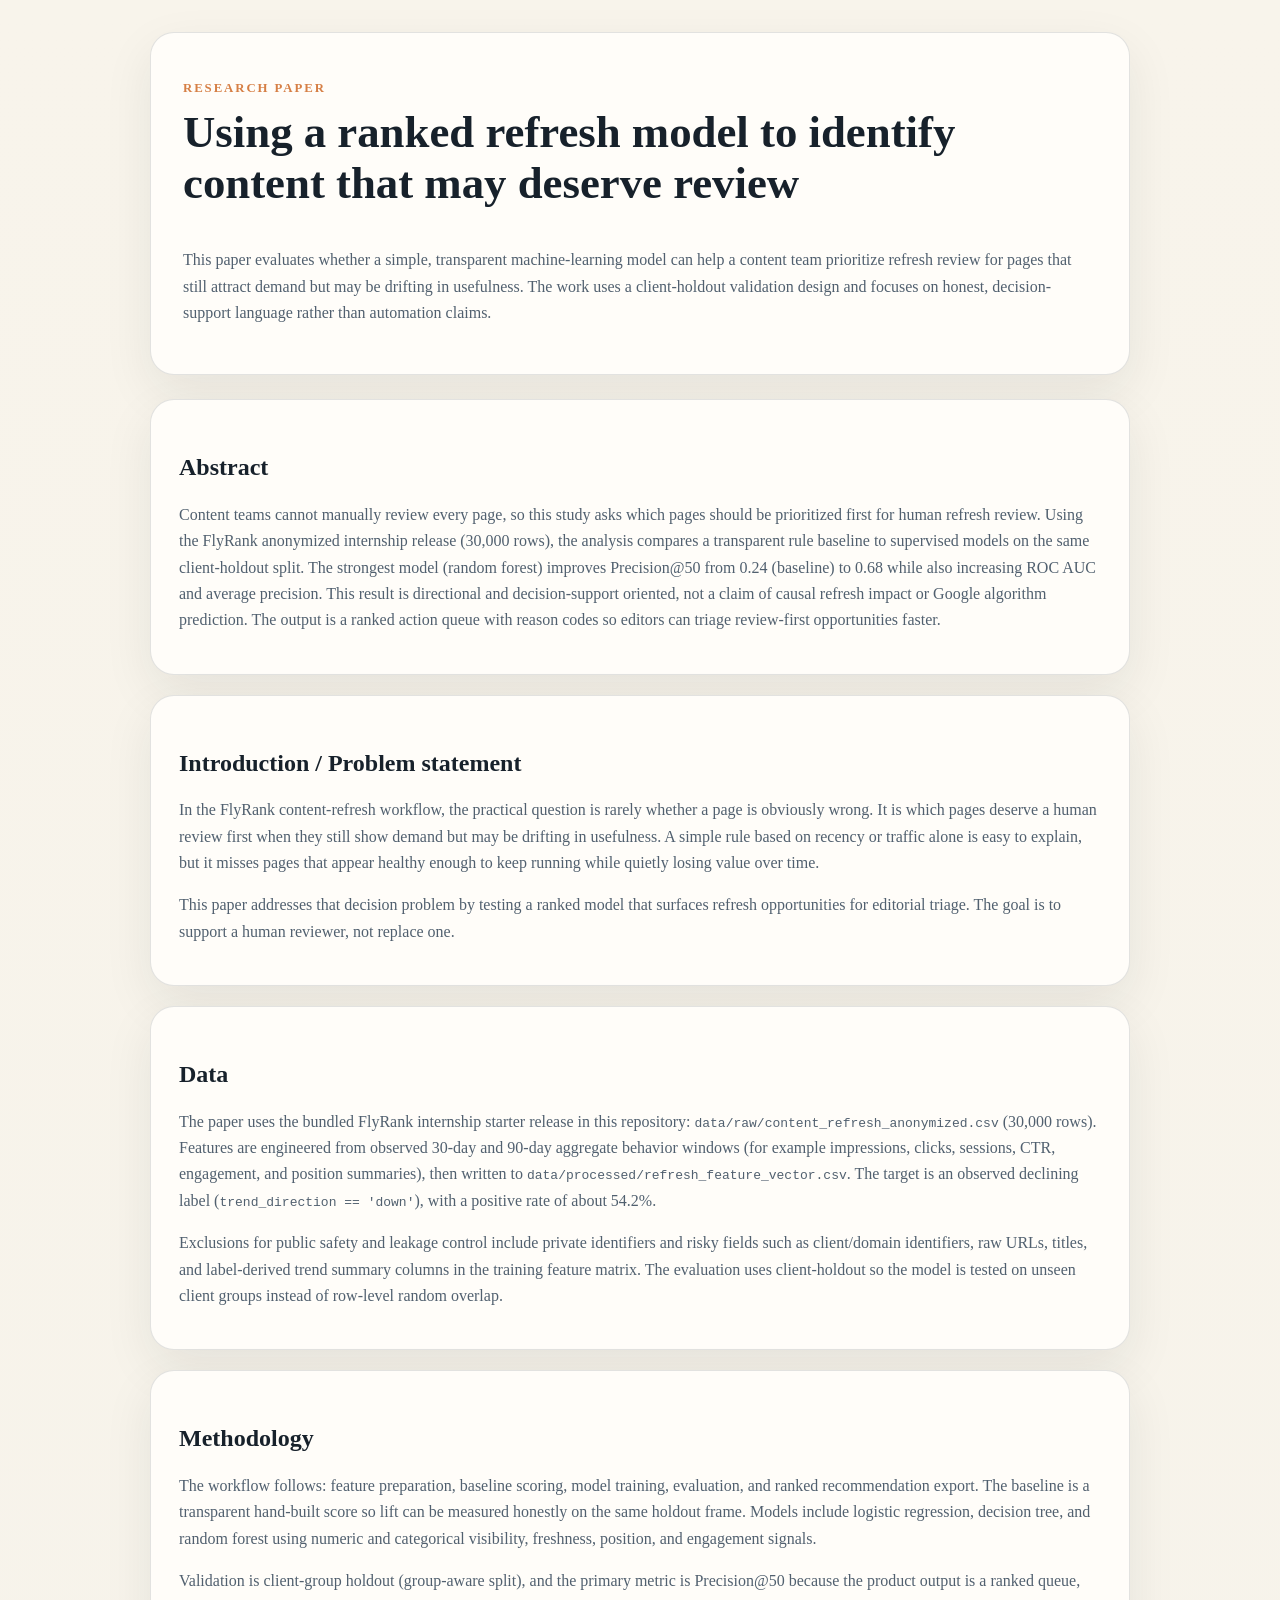
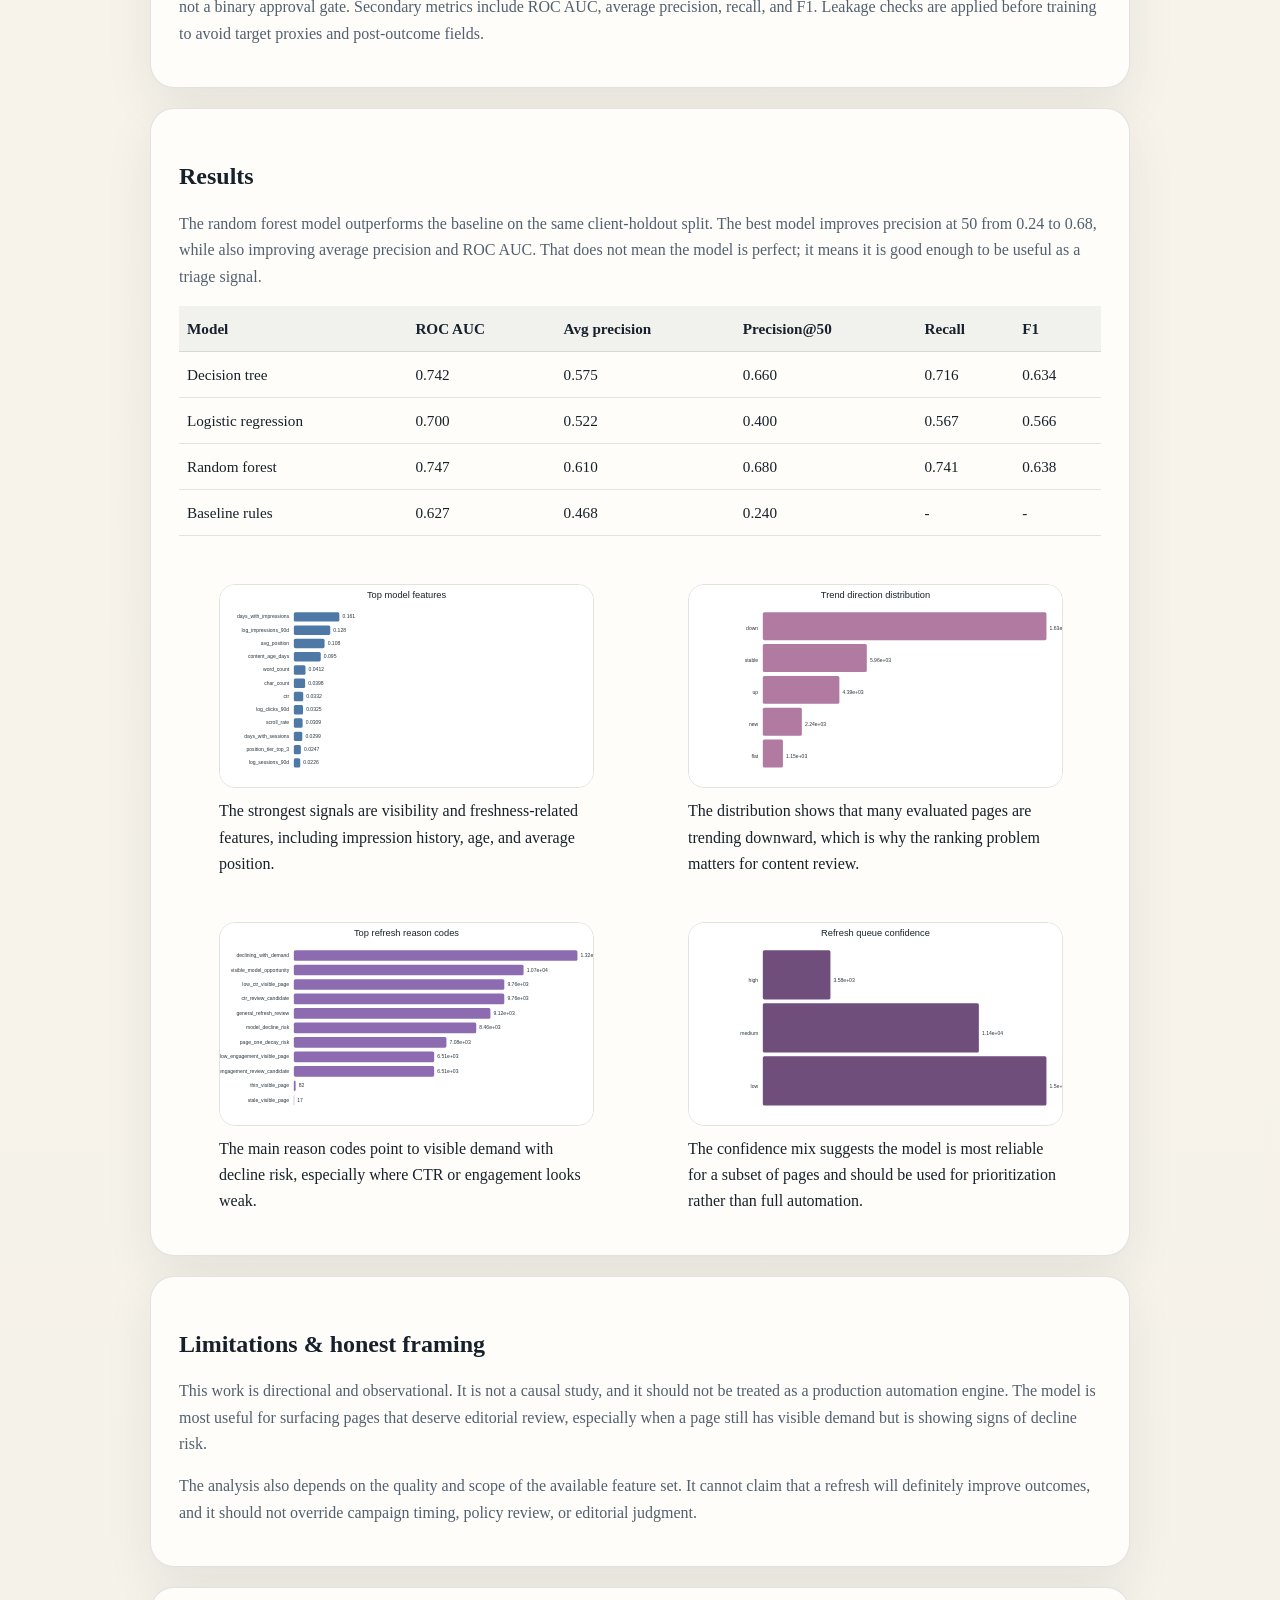
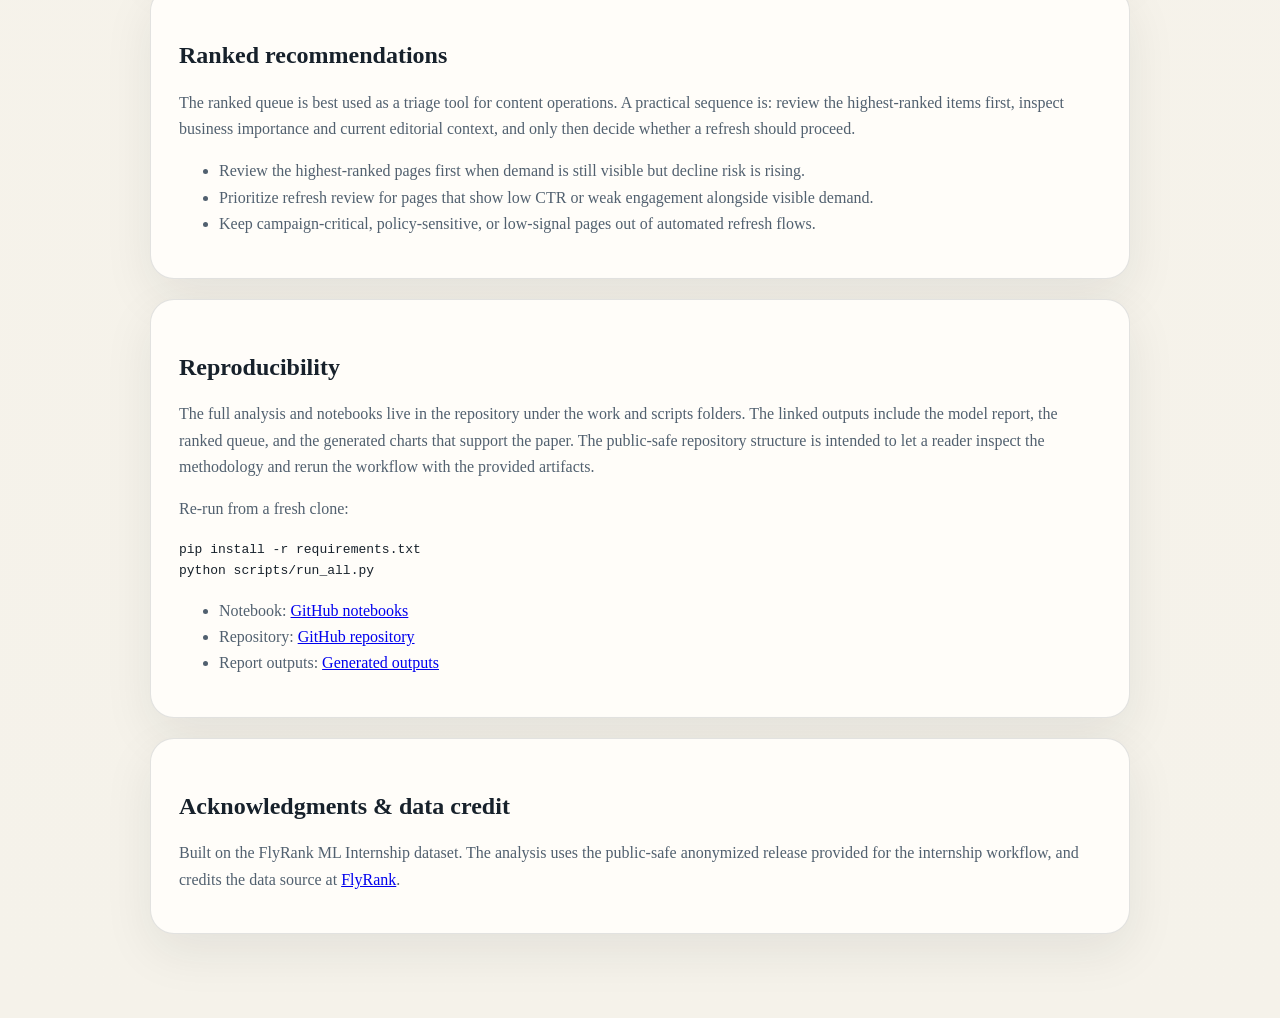
==== commit 29421fd6: "Rubric-align deployed capstone paper sections" ====
--- a/docs/index.html
+++ b/docs/index.html
@@ -128,21 +128,16 @@
       <section class="panel">
         <h2>Abstract</h2>
         <p>
-          This study addresses a real FlyRank content-operations problem: many
-          pages still attract some demand, but content teams cannot review every
-          page manually. The question is not whether a page is broken; it is
-          which pages deserve a human refresh review first. The analysis uses a
-          public-safe, anonymized content refresh dataset with 30,000 rows and
-          a client-holdout validation strategy to compare a transparent
-          baseline against a machine-learning model. The best-performing model,
-          a random forest, improves precision at 50 from 0.24 for the baseline
-          to 0.68 on the same split, which suggests the model is useful as a
-          prioritization aid rather than an automated decision engine. The
-          results are most relevant for pages that still attract visible demand
-          but show signs of decline risk, low CTR, or engagement drift. The
-          paper therefore frames the model as a reviewer aid for editorial
-          triage, with clear boundaries around campaign-sensitive,
-          policy-sensitive, or low-signal cases.
+          Content teams cannot manually review every page, so this study asks
+          which pages should be prioritized first for human refresh review.
+          Using the FlyRank anonymized internship release (30,000 rows), the
+          analysis compares a transparent rule baseline to supervised models on
+          the same client-holdout split. The strongest model (random forest)
+          improves Precision@50 from 0.24 (baseline) to 0.68 while also
+          increasing ROC AUC and average precision. This result is directional
+          and decision-support oriented, not a claim of causal refresh impact or
+          Google algorithm prediction. The output is a ranked action queue with
+          reason codes so editors can triage review-first opportunities faster.
         </p>
       </section>
 
@@ -152,8 +147,8 @@
           In the FlyRank content-refresh workflow, the practical question is
           rarely whether a page is obviously wrong. It is which pages deserve a
           human review first when they still show demand but may be drifting in
-          usefulness. A simple rule based on recency or traffic alone is easy
-          to explain, but it misses pages that appear healthy enough to keep
+          usefulness. A simple rule based on recency or traffic alone is easy to
+          explain, but it misses pages that appear healthy enough to keep
           running while quietly losing value over time.
         </p>
         <p>
@@ -166,39 +161,41 @@
       <section class="panel">
         <h2>Data</h2>
         <p>
-          The analysis uses the anonymized FlyRank internship dataset,
-          specifically the bundled content refresh release. The work uses 30,000
-          scored rows, with the target defined as an observed declining-label
-          outcome. The data includes visibility, freshness, position,
-          engagement, and content-shape features. The study excludes raw URLs,
-          client names, and other identifiers from the public-facing write-up
-          and keeps the analysis public-safe.
-        </p>
-        <p>
-          The target positive rate is approximately 54.2%, and the evaluation
-          uses a client-holdout split so the model is assessed on unseen clients
-          rather than on rows from the same client distribution.
+          The paper uses the bundled FlyRank internship starter release in this
+          repository: <code>data/raw/content_refresh_anonymized.csv</code>
+          (30,000 rows). Features are engineered from observed 30-day and
+          90-day aggregate behavior windows (for example impressions, clicks,
+          sessions, CTR, engagement, and position summaries), then written to
+          <code>data/processed/refresh_feature_vector.csv</code>. The target is
+          an observed declining label (<code>trend_direction == 'down'</code>),
+          with a positive rate of about 54.2%.
+        </p>
+        <p>
+          Exclusions for public safety and leakage control include private
+          identifiers and risky fields such as client/domain identifiers,
+          raw URLs, titles, and label-derived trend summary columns in the
+          training feature matrix. The evaluation uses client-holdout so the
+          model is tested on unseen client groups instead of row-level random
+          overlap.
         </p>
       </section>
 
       <section class="panel">
         <h2>Methodology</h2>
         <p>
-          The paper compares a transparent baseline against a machine-learning
-          ranking approach on the same validation split. The baseline uses
-          simple rule-based logic, while the model uses a random forest trained
-          on a set of numeric and categorical features such as search volume,
-          competition, position, engagement, content age, and freshness
-          indicators. The label definition is the observed declining-label
-          target used by the repository workflow.
-        </p>
-        <p>
-          The evaluation focuses on ranking metrics rather than raw accuracy
-          because the use case is prioritization. Precision@50 is a central
-          metric because it reflects how often the top-ranked suggestions are
-          actually useful to a reviewer. The work also performs leakage checks
-          and keeps the analysis constrained to the same feature set and split
-          used throughout the project.
+          The workflow follows: feature preparation, baseline scoring, model
+          training, evaluation, and ranked recommendation export. The baseline
+          is a transparent hand-built score so lift can be measured honestly on
+          the same holdout frame. Models include logistic regression, decision
+          tree, and random forest using numeric and categorical visibility,
+          freshness, position, and engagement signals.
+        </p>
+        <p>
+          Validation is client-group holdout (group-aware split), and the
+          primary metric is Precision@50 because the product output is a ranked
+          queue, not a binary approval gate. Secondary metrics include ROC AUC,
+          average precision, recall, and F1. Leakage checks are applied before
+          training to avoid target proxies and post-outcome fields.
         </p>
       </section>
 
@@ -352,6 +349,11 @@
           public-safe repository structure is intended to let a reader inspect
           the methodology and rerun the workflow with the provided artifacts.
         </p>
+        <p>
+          Re-run from a fresh clone:
+        </p>
+        <pre><code>pip install -r requirements.txt
+python scripts/run_all.py</code></pre>
         <ul>
           <li>
             Notebook:
@@ -379,9 +381,9 @@
       <section class="panel">
         <h2>Acknowledgments & data credit</h2>
         <p>
-          This work uses the FlyRank ML Internship dataset and is built on the
-          public-safe anonymized release provided for the internship workflow.
-          The project credits the data source at
+          Built on the FlyRank ML Internship dataset.
+          The analysis uses the public-safe anonymized release provided for the
+          internship workflow, and credits the data source at
           <a href="https://flyrank.ai/">FlyRank</a>.
         </p>
       </section>
